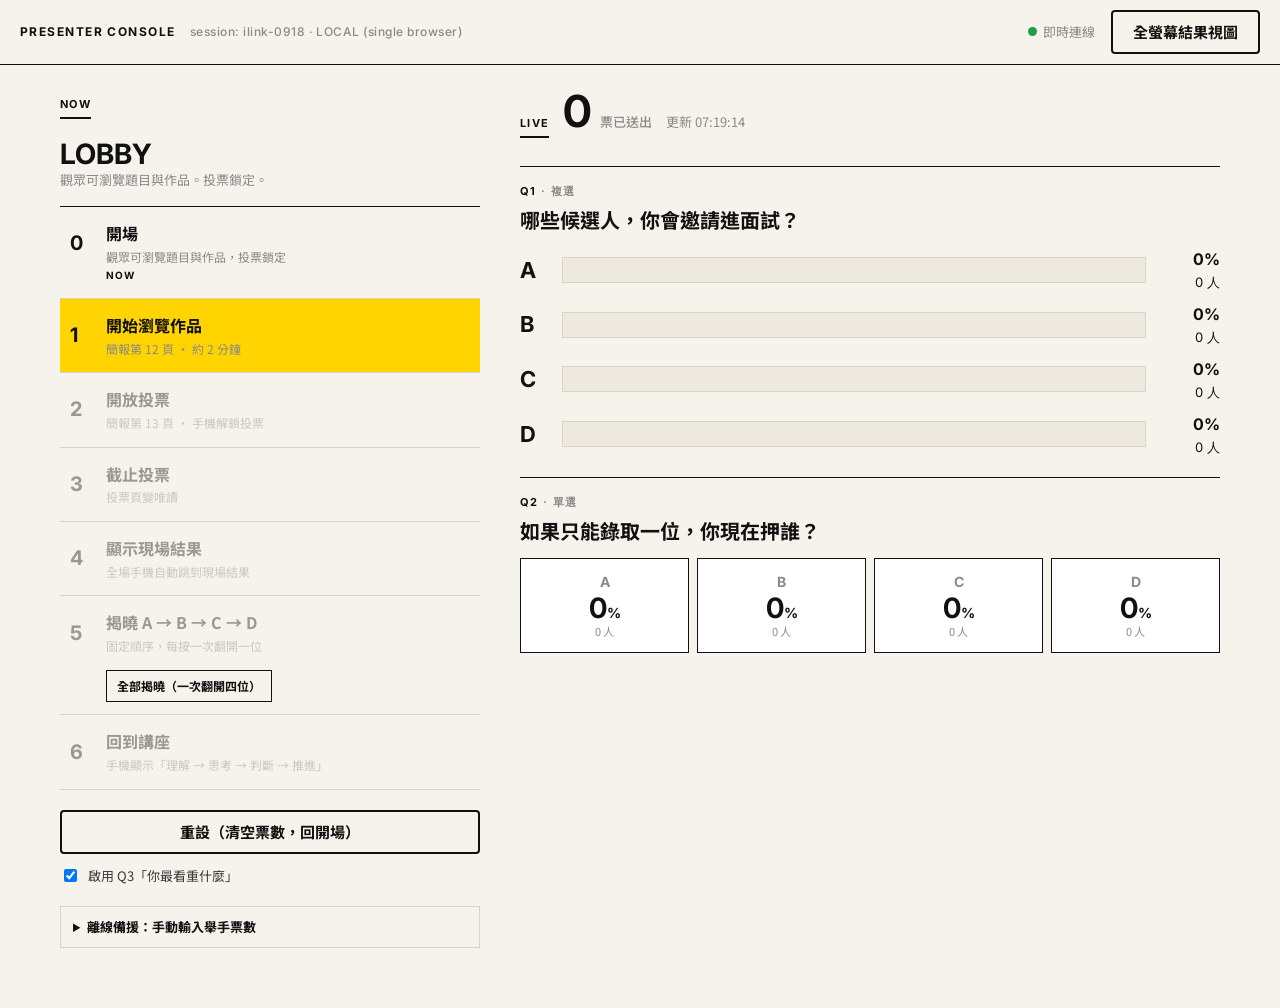
==== presenter.html @ cf718fe1 "ilink-vote MVP: audience app, presenter console, sanitized case assets, supabase schema Co-Authored-" ====
<!DOCTYPE html>
<html lang="zh-Hant">
<head>
  <meta charset="utf-8">
  <meta name="viewport" content="width=device-width, initial-scale=1">
  <meta name="robots" content="noindex">
  <title>Presenter｜你會選誰？</title>
  <link rel="preconnect" href="https://fonts.googleapis.com">
  <link rel="preconnect" href="https://fonts.gstatic.com" crossorigin>
  <link href="https://fonts.googleapis.com/css2?family=Noto+Sans+TC:wght@400;500;700;900&family=Inter:wght@500;700&display=swap" rel="stylesheet">
  <link rel="stylesheet" href="css/app.css">
  <link rel="stylesheet" href="css/presenter.css">
</head>
<body class="pr">
  <header class="pr__bar">
    <div class="pr__brand">PRESENTER CONSOLE <span id="pr-session"></span></div>
    <div class="pr__conn"><span class="dot" id="pr-dot"></span><span id="pr-conn">連線中…</span></div>
    <button type="button" class="btn btn--sm btn--ghost" id="btn-screen">全螢幕結果視圖</button>
  </header>

  <main class="pr__main">
    <section class="pr__col pr__col--ctl">
      <div class="pr__phase">
        <div class="eyebrow">NOW</div>
        <div class="pr__phase-name" id="pr-phase">—</div>
        <div class="muted" id="pr-phase-note"></div>
      </div>

      <ol class="steps" id="steps">
        <li data-phase="lobby"><button type="button" data-act="lobby"><b>0</b> 開場<span>觀眾可瀏覽題目與作品，投票鎖定</span></button></li>
        <li data-phase="review"><button type="button" data-act="review"><b>1</b> 開始瀏覽作品<span>簡報第 12 頁 · 約 2 分鐘</span></button></li>
        <li data-phase="voting_open"><button type="button" data-act="voting_open"><b>2</b> 開放投票<span>簡報第 13 頁 · 手機解鎖投票</span></button></li>
        <li data-phase="voting_closed"><button type="button" data-act="voting_closed"><b>3</b> 截止投票<span>投票頁變唯讀</span></button></li>
        <li data-phase="results"><button type="button" data-act="results"><b>4</b> 顯示現場結果<span>全場手機自動跳到現場結果</span></button></li>
        <li data-phase="reveal"><button type="button" data-act="reveal"><b>5</b> 揭曉 A → B → C → D<span>固定順序，每按一次翻開一位</span></button>
          <div class="steps__sub"><button type="button" data-act="reveal_all">全部揭曉（一次翻開四位）</button></div></li>
        <li data-phase="bridge"><button type="button" data-act="bridge"><b>6</b> 回到講座<span>手機顯示「理解 → 思考 → 判斷 → 推進」</span></button></li>
      </ol>

      <div class="pr__danger">
        <button type="button" class="btn btn--sm btn--ghost" id="btn-reset">重設（清空票數，回開場）</button>
        <label class="pr__q3"><input type="checkbox" id="q3-toggle" checked> 啟用 Q3「你最看重什麼」</label>
      </div>

      <details class="pr__manual">
        <summary>離線備援：手動輸入舉手票數</summary>
        <div class="manual" id="manual"></div>
        <div class="btn-row">
          <button type="button" class="btn btn--sm" id="btn-manual-apply">套用手動票數</button>
          <button type="button" class="btn btn--sm btn--ghost" id="btn-manual-clear">清除</button>
        </div>
      </details>
    </section>

    <section class="pr__col pr__col--res">
      <div class="pr__live">
        <div class="eyebrow">LIVE</div>
        <div class="pr__count"><span id="pr-n">0</span><small>票已送出</small></div>
        <div class="muted" id="pr-updated"></div>
      </div>
      <div id="pr-results"></div>
    </section>
  </main>

  <!-- fullscreen view for screen share -->
  <div class="screen" id="screen" hidden>
    <div class="screen__inner" id="screen-inner"></div>
    <div class="screen__hint">→ 下一步 · ← 上一步 · Esc 關閉</div>
  </div>

  <script src="config.js"></script>
  <script type="module" src="js/presenter.js"></script>
</body>
</html>
---- css/app.css ----
/* ─────────────────────────────────────────────────────────────
   Signal System — Yellow  (Visual Handoff v1.1)
   Warm white base · near-black type · yellow only as a signal
   ───────────────────────────────────────────────────────────── */
:root {
  --paper: #F6F3EC;
  --paper-2: #EDE9DF;
  --ink: #111111;
  --ink-2: #3A3A3A;
  --gray: #8A8A8A;
  --line: #111111;
  --line-soft: #D9D4C7;
  --yellow: #FFD400;
  --white: #FFFFFF;
  --danger: #C8321E;

  --font-tc: "Noto Sans TC", "PingFang TC", "Microsoft JhengHei", system-ui, sans-serif;
  --font-en: "Inter", "Helvetica Neue", Helvetica, Arial, sans-serif;

  --gutter: 16px;
  --col: 560px;
  --col-wide: 880px;
  --tabs-h: 64px;
  --top-h: 44px;
  --radius: 4px;
}

* { box-sizing: border-box; }
html { -webkit-text-size-adjust: 100%; }
body {
  margin: 0;
  background: var(--paper);
  color: var(--ink);
  font-family: var(--font-tc);
  font-size: 16px;
  line-height: 1.55;
  padding-bottom: calc(var(--tabs-h) + env(safe-area-inset-bottom));
  -webkit-font-smoothing: antialiased;
}
a { color: inherit; }
button { font: inherit; color: inherit; cursor: pointer; }
img { display: block; max-width: 100%; }
[hidden] { display: none !important; }

/* ── top bar ───────────────────────────────────────────────── */
.topbar {
  position: sticky; top: 0; z-index: 20;
  height: var(--top-h);
  display: flex; align-items: center; justify-content: space-between;
  padding: 0 var(--gutter);
  background: var(--paper);
  border-bottom: 1px solid var(--line);
  font-family: var(--font-en);
  font-size: 11px; font-weight: 700; letter-spacing: .08em; text-transform: uppercase;
}
.topbar__status { display: flex; align-items: center; gap: 6px; color: var(--gray); font-weight: 500; letter-spacing: .04em; text-transform: none; font-family: var(--font-tc); font-size: 12px; }
.topbar__status .dot { width: 8px; height: 8px; border-radius: 50%; background: var(--gray); }
.topbar__status.is-live .dot { background: #1E9E4A; }
.topbar__status.is-open .dot { background: var(--yellow); box-shadow: 0 0 0 2px var(--ink); }
.topbar__status.is-off .dot { background: var(--danger); }

/* ── layout ────────────────────────────────────────────────── */
.view { max-width: var(--col); margin: 0 auto; padding: 28px var(--gutter) 40px; }
.view--wide { max-width: var(--col-wide); }
@media (min-width: 768px) { .view { padding-top: 48px; } }

.eyebrow {
  font-family: var(--font-en); font-size: 11px; font-weight: 700;
  letter-spacing: .12em; text-transform: uppercase; color: var(--ink);
  display: inline-block; border-bottom: 2px solid var(--ink); padding-bottom: 4px; margin: 0 0 20px; white-space: nowrap;
}
h1 { font-size: 28px; line-height: 1.25; font-weight: 900; margin: 0 0 12px; letter-spacing: -.01em; }
h2 { font-size: 20px; font-weight: 700; margin: 0 0 8px; }
.sub { color: var(--ink-2); margin: 0 0 24px; }
.muted { color: var(--gray); font-size: 13px; }
.rule { border: 0; border-top: 1px solid var(--line); margin: 28px 0; }
.rule--soft { border-top-color: var(--line-soft); }
@media (min-width: 768px) { h1 { font-size: 36px; } }

/* ── buttons ───────────────────────────────────────────────── */
.btn {
  display: inline-flex; align-items: center; justify-content: center; gap: 8px;
  width: 100%; min-height: 56px; padding: 0 20px;
  background: var(--ink); color: var(--paper);
  border: 2px solid var(--ink); border-radius: var(--radius);
  font-size: 17px; font-weight: 700; text-decoration: none;
  transition: transform .06s ease;
}
.btn:active { transform: scale(.985); }
.btn--yellow { background: var(--yellow); color: var(--ink); border-color: var(--ink); }
.btn--ghost { background: transparent; color: var(--ink); }
.btn--sm { min-height: 44px; font-size: 15px; width: auto; }
.btn[disabled] { opacity: .35; cursor: not-allowed; }
.btn-row { display: flex; gap: 10px; }
.btn-row .btn { flex: 1; }

/* ── intro ─────────────────────────────────────────────────── */
.intro { min-height: calc(100vh - var(--top-h) - var(--tabs-h) - 80px); display: flex; flex-direction: column; }
.intro h1 { font-size: 34px; margin-top: 8px; }
.intro__setup { list-style: none; padding: 0; margin: 24px 0; border-top: 1px solid var(--line); }
.intro__setup li { padding: 12px 0; border-bottom: 1px solid var(--line-soft); font-size: 18px; font-weight: 500; display: flex; gap: 14px; align-items: baseline; }
.intro__setup li::before { content: counter(item, decimal-leading-zero); counter-increment: item; font-family: var(--font-en); font-size: 12px; font-weight: 700; color: var(--gray); }
.intro__setup { counter-reset: item; }
.intro__note { font-size: 16px; color: var(--ink-2); margin: 0 0 6px; }
.intro__foot { color: var(--gray); font-size: 13px; margin: 0 0 28px; }
.intro .btn { margin-top: auto; }
@media (min-width: 768px) { .intro h1 { font-size: 44px; } }

/* ── brief ─────────────────────────────────────────────────── */
.brief__sec { border-top: 1px solid var(--line); padding: 16px 0 18px; display: grid; grid-template-columns: 56px 1fr; gap: 12px; }
.brief__k { font-weight: 700; font-size: 14px; padding-top: 2px; }
.brief__v { margin: 0; }
.brief__v ul { margin: 0; padding: 0; list-style: none; }
.brief__v li { padding: 4px 0; }
.brief__v li b { font-weight: 700; }
.brief .btn { margin-top: 20px; }

/* ── gallery ───────────────────────────────────────────────── */
.grid { display: grid; grid-template-columns: 1fr 1fr; gap: 12px; }
@media (min-width: 768px) { .grid { grid-template-columns: repeat(4, 1fr); gap: 16px; } }
.card {
  display: flex; flex-direction: column; text-decoration: none;
  background: var(--white); border: 1px solid var(--line);
  min-height: 100%;
}
.card__thumb { aspect-ratio: 16 / 9; overflow: hidden; border-bottom: 1px solid var(--line); background: var(--paper-2); }
.card__thumb img { width: 100%; height: 100%; object-fit: cover; }
.card__body { padding: 12px 12px 14px; display: flex; flex-direction: column; gap: 8px; flex: 1; }
.card__head { display: flex; align-items: baseline; justify-content: space-between; }
.card__idx { font-family: var(--font-en); font-size: 34px; font-weight: 700; line-height: 1; }
.card__pages { font-size: 12px; color: var(--gray); }
.card__tags { display: flex; flex-wrap: wrap; gap: 4px; margin: 0; padding: 0; list-style: none; }
.card__tags li { font-size: 11px; line-height: 1.3; padding: 3px 6px; border: 1px solid var(--line-soft); color: var(--ink-2); }
.card__cta { margin-top: auto; font-size: 13px; font-weight: 700; padding-top: 6px; }
.card__cta::after { content: " →"; }
.gallery__hint { margin-top: 24px; color: var(--gray); font-size: 13px; text-align: center; }

/* ── case viewer ───────────────────────────────────────────── */
.case__head { display: flex; align-items: flex-end; justify-content: space-between; gap: 12px; margin-bottom: 8px; }
.case__idx { font-family: var(--font-en); font-size: 56px; font-weight: 700; line-height: .9; }
.case__meta { text-align: right; font-size: 13px; color: var(--gray); padding-bottom: 6px; }
.case__meta b { color: var(--ink); font-size: 16px; }
.case__sum { color: var(--ink-2); font-size: 14px; margin: 0 0 12px; }
.case__tags { display: flex; flex-wrap: wrap; gap: 6px; margin: 0 0 24px; padding: 0; list-style: none; }
.case__tags li { font-size: 12px; padding: 4px 8px; border: 1px solid var(--line-soft); }

.qr-label { display: flex; justify-content: space-between; align-items: baseline; font-family: var(--font-en); font-size: 11px; font-weight: 700; letter-spacing: .1em; text-transform: uppercase; margin-bottom: 8px; }
.qr-label span:last-child { color: var(--gray); font-weight: 500; letter-spacing: .04em; }

.strip { display: flex; gap: 10px; overflow-x: auto; scroll-snap-type: x mandatory; -webkit-overflow-scrolling: touch; margin: 0 calc(-1 * var(--gutter)); padding: 0 var(--gutter) 6px; scrollbar-width: none; }
.strip::-webkit-scrollbar { display: none; }
.strip__item { flex: 0 0 88%; scroll-snap-align: center; }
@media (min-width: 768px) { .strip__item { flex-basis: 64%; } }
.strip__img { border: 1px solid var(--line); background: var(--paper-2); aspect-ratio: 16 / 9; }
.strip__img img { width: 100%; height: 100%; object-fit: contain; background: var(--white); }
.strip__cap { font-size: 12px; color: var(--ink-2); margin-top: 6px; display: flex; gap: 8px; }
.strip__cap b { font-family: var(--font-en); color: var(--gray); font-weight: 700; }
.strip__dots { display: flex; justify-content: center; gap: 6px; margin: 10px 0 0; }
.strip__dots i { width: 6px; height: 6px; border-radius: 50%; background: var(--line-soft); }
.strip__dots i.is-on { background: var(--ink); }

.pages { display: grid; gap: 12px; margin-top: 8px; }
.page { border: 1px solid var(--line); background: var(--white); }
.page img { width: 100%; aspect-ratio: 16 / 9; object-fit: contain; }
.page__num { font-family: var(--font-en); font-size: 11px; color: var(--gray); padding: 6px 8px; border-top: 1px solid var(--line-soft); }
.case__nav { display: flex; gap: 10px; margin-top: 28px; }
.case__nav .btn { flex: 1; }
.tap-hint { font-size: 12px; color: var(--gray); text-align: center; margin: 8px 0 0; }

/* ── vote ──────────────────────────────────────────────────── */
.q { border-top: 1px solid var(--line); padding: 20px 0 24px; }
.q__k { font-family: var(--font-en); font-size: 11px; font-weight: 700; letter-spacing: .12em; color: var(--gray); margin-bottom: 6px; }
.q__k b { color: var(--ink); }
.q__t { font-size: 20px; font-weight: 700; margin: 0 0 14px; line-height: 1.35; }
.opts { display: grid; grid-template-columns: repeat(4, 1fr); gap: 8px; }
.opt {
  aspect-ratio: 1 / 1; display: flex; align-items: center; justify-content: center;
  background: var(--white); border: 2px solid var(--ink); border-radius: var(--radius);
  font-family: var(--font-en); font-size: 32px; font-weight: 700;
  transition: background .08s ease;
}
.opt[aria-pressed="true"] { background: var(--yellow); }
.opt:disabled { opacity: .45; cursor: default; }
.chips { display: flex; flex-wrap: wrap; gap: 8px; }
.chip { padding: 10px 14px; background: var(--white); border: 2px solid var(--ink); border-radius: 999px; font-size: 15px; font-weight: 500; }
.chip[aria-pressed="true"] { background: var(--yellow); }
.chip:disabled { opacity: .45; cursor: default; }
.vote__prompt { color: var(--ink-2); margin: 4px 0 20px; }
.vote__err { color: var(--danger); font-size: 14px; margin: 12px 0 0; }
.vote__summary { border: 2px solid var(--ink); padding: 16px; margin: 20px 0; background: var(--white); }
.vote__summary dl { margin: 0; display: grid; grid-template-columns: auto 1fr; gap: 6px 14px; }
.vote__summary dt { font-family: var(--font-en); font-size: 11px; font-weight: 700; letter-spacing: .1em; color: var(--gray); padding-top: 4px; }
.vote__summary dd { margin: 0; font-weight: 700; font-family: var(--font-en); font-size: 18px; }
.vote__summary dd.tc { font-family: var(--font-tc); font-size: 15px; font-weight: 500; }
.locked { text-align: center; padding: 48px 0; }
.locked__icon { width: 56px; height: 56px; margin: 0 auto 20px; border: 2px solid var(--ink); border-radius: 50%; display: flex; align-items: center; justify-content: center; font-family: var(--font-en); font-weight: 700; }

/* ── results ───────────────────────────────────────────────── */
.bars { display: grid; gap: 10px; }
.bar { display: grid; grid-template-columns: 32px 1fr 64px; align-items: center; gap: 10px; }
.bar__k { font-family: var(--font-en); font-size: 22px; font-weight: 700; }
.bar__track { height: 26px; background: var(--paper-2); border: 1px solid var(--line-soft); }
.bar__fill { height: 100%; background: var(--ink); width: 0; transition: width .5s ease; }
.bar__v { font-family: var(--font-en); font-size: 13px; text-align: right; }
.bar__v b { display: block; font-size: 16px; }
.bignums { display: grid; grid-template-columns: repeat(4, 1fr); gap: 8px; }
.bignum { border: 1px solid var(--line); background: var(--white); padding: 12px 6px; text-align: center; }
.bignum__k { font-family: var(--font-en); font-size: 14px; font-weight: 700; color: var(--gray); }
.bignum__v { font-family: var(--font-en); font-size: 28px; font-weight: 700; line-height: 1.1; }
.bignum__v small { font-size: 14px; }
.bignum__n { font-size: 11px; color: var(--gray); }
.results__n { font-family: var(--font-en); font-size: 13px; color: var(--gray); margin: 0 0 16px; }
.results__wait { margin-top: 32px; text-align: center; color: var(--gray); font-size: 14px; }
.results__wait::before { content: ""; display: block; width: 32px; margin: 0 auto 10px; border-top: 2px solid var(--ink); }

/* ── reveal ────────────────────────────────────────────────── */
.rv { display: grid; grid-template-columns: 1fr 1fr; gap: 12px; }
@media (min-width: 768px) { .rv { grid-template-columns: repeat(4, 1fr); gap: 16px; } }
.rcard { border: 1px solid var(--line); background: var(--white); min-height: 210px; display: flex; flex-direction: column; padding: 12px 12px 14px; position: relative; }
.rcard__idx { font-family: var(--font-en); font-size: 34px; font-weight: 700; line-height: 1; }
.rcard__sum { font-size: 12px; color: var(--gray); margin-top: 6px; }
.rcard__body { margin-top: 12px; display: none; flex-direction: column; gap: 8px; }
.rcard.is-open .rcard__body { display: flex; }
.rcard.is-open .rcard__sum { display: none; }
.rcard__path { font-size: 12px; color: var(--ink-2); font-family: var(--font-en); }
.rcard__label { display: inline-block; align-self: flex-start; background: var(--ink); color: var(--paper); font-weight: 700; font-size: 15px; padding: 6px 10px; }
.rcard__sublabel { font-size: 11px; color: var(--gray); margin-top: -4px; }
.rcard__why { font-size: 13px; line-height: 1.5; }
.rcard__line { font-size: 13px; font-weight: 700; margin-top: auto; padding-top: 8px; border-top: 1px solid var(--line-soft); }
.rcard.is-flip { animation: flip .45s ease; }
@keyframes flip {
  0% { background: var(--yellow); transform: rotateY(90deg); }
  50% { background: var(--yellow); transform: rotateY(0); }
  100% { background: var(--white); }
}
.rcard__wait { margin-top: auto; padding-top: 12px; font-size: 12px; color: var(--gray); }
.reveal__closing { margin-top: 24px; background: var(--yellow); border: 2px solid var(--ink); padding: 18px; font-size: 19px; font-weight: 900; line-height: 1.35; }

/* ── bridge ────────────────────────────────────────────────── */
.bridge { min-height: calc(100vh - var(--top-h) - var(--tabs-h) - 80px); display: flex; flex-direction: column; justify-content: center; }
.bridge__line { font-size: 26px; font-weight: 900; letter-spacing: .02em; line-height: 1.4; }
.bridge__en { font-family: var(--font-en); font-size: 12px; font-weight: 700; letter-spacing: .12em; color: var(--gray); margin-top: 10px; }
.bridge__line b { background: var(--yellow); padding: 0 4px; }
.bridge__note { color: var(--gray); margin-top: 24px; }

/* ── tabs ──────────────────────────────────────────────────── */
.tabs {
  position: fixed; left: 0; right: 0; bottom: 0; z-index: 20;
  height: calc(var(--tabs-h) + env(safe-area-inset-bottom));
  padding-bottom: env(safe-area-inset-bottom);
  display: grid; grid-template-columns: repeat(3, 1fr);
  background: var(--paper); border-top: 1px solid var(--line);
}
.tabs a { display: flex; flex-direction: column; align-items: center; justify-content: center; gap: 2px; text-decoration: none; font-family: var(--font-tc); font-size: 14px; font-weight: 700; color: var(--gray); position: relative; }
.tabs a.is-active { color: var(--ink); }
.tabs a.is-active::after { content: ""; position: absolute; top: 0; left: 20%; right: 20%; border-top: 3px solid var(--ink); }
.tabs__k { font-size: 10px; font-weight: 500; letter-spacing: .1em; }
.tabs__lock { display: none; width: 8px; height: 8px; border-radius: 50%; background: var(--yellow); border: 1px solid var(--ink); position: absolute; top: 12px; right: calc(50% - 26px); }
.tabs a.is-open .tabs__lock { display: block; }
.tabs.is-hidden { display: none; }

/* ── toast ─────────────────────────────────────────────────── */
.toast {
  position: fixed; left: var(--gutter); right: var(--gutter); bottom: calc(var(--tabs-h) + 12px + env(safe-area-inset-bottom)); z-index: 30;
  display: flex; align-items: center; justify-content: space-between; gap: 12px;
  background: var(--ink); color: var(--paper); padding: 12px 14px; font-size: 14px; font-weight: 500;
  max-width: var(--col); margin: 0 auto;
}
.toast button { background: var(--yellow); color: var(--ink); border: 0; padding: 8px 12px; font-weight: 700; font-size: 14px; white-space: nowrap; }

/* ── lightbox ──────────────────────────────────────────────── */
.lightbox { position: fixed; inset: 0; z-index: 40; background: rgba(17,17,17,.96); }
.lightbox__scroll { position: absolute; inset: 0; overflow: auto; display: flex; align-items: center; justify-content: center; padding: 8px; }
.lightbox__scroll img { max-width: 100%; max-height: 100%; object-fit: contain; }
.lightbox__close { position: absolute; top: 12px; right: 12px; z-index: 1; width: 40px; height: 40px; background: var(--paper); border: 0; font-size: 18px; font-weight: 700; }
---- css/presenter.css ----
body.pr { padding-bottom: 0; }
.pr__bar { position: sticky; top: 0; z-index: 10; display: flex; align-items: center; gap: 16px; padding: 10px 20px; background: var(--paper); border-bottom: 1px solid var(--line); }
.pr__brand { font-family: var(--font-en); font-size: 12px; font-weight: 700; letter-spacing: .12em; }
.pr__brand span { color: var(--gray); font-weight: 500; letter-spacing: .04em; margin-left: 10px; }
.pr__conn { display: flex; align-items: center; gap: 6px; font-size: 13px; color: var(--gray); margin-left: auto; }
.pr__conn .dot { width: 9px; height: 9px; border-radius: 50%; background: var(--gray); }
.pr__conn.is-live .dot { background: #1E9E4A; }
.pr__conn.is-polling .dot { background: var(--yellow); border: 1px solid var(--ink); }
.pr__conn.is-off .dot { background: var(--danger); }

.pr__main { display: grid; grid-template-columns: 1fr; gap: 24px; padding: 24px 20px 60px; max-width: 1200px; margin: 0 auto; }
@media (min-width: 900px) { .pr__main { grid-template-columns: 420px 1fr; gap: 40px; } }

.pr__phase { margin-bottom: 16px; }
.pr__phase-name { font-family: var(--font-en); font-size: 28px; font-weight: 700; line-height: 1.1; }

.steps { list-style: none; margin: 0; padding: 0; border-top: 1px solid var(--line); }
.steps li { border-bottom: 1px solid var(--line-soft); }
.steps button { width: 100%; text-align: left; background: transparent; border: 0; padding: 14px 10px; display: grid; grid-template-columns: 36px 1fr; row-gap: 2px; align-items: center; font-size: 16px; font-weight: 700; opacity: .4; }
.steps button b { font-family: var(--font-en); font-size: 20px; grid-row: span 2; }
.steps button span { grid-column: 2; font-size: 12px; font-weight: 400; color: var(--gray); }
.steps li.is-next button { opacity: 1; background: var(--yellow); }
.steps li.is-done button { opacity: .7; }
.steps li.is-now button { opacity: 1; }
.steps li.is-now > button::after { content: "NOW"; grid-column: 2; font-family: var(--font-en); font-size: 10px; letter-spacing: .1em; color: var(--ink); }
.steps__sub { padding: 0 10px 12px 46px; }
.steps__sub button { width: auto; opacity: 1; padding: 6px 10px; font-size: 12px; border: 1px solid var(--ink); display: inline; }
.steps li.is-now .steps__sub button { background: var(--white); }

.pr__danger { margin-top: 20px; display: flex; flex-direction: column; gap: 12px; }
.pr__q3 { font-size: 13px; color: var(--ink-2); display: flex; gap: 8px; align-items: center; }

.pr__manual { margin-top: 20px; border: 1px solid var(--line-soft); padding: 10px 12px; font-size: 13px; }
.pr__manual summary { cursor: pointer; font-weight: 700; }
.manual { display: grid; grid-template-columns: 1fr 1fr; gap: 10px; margin: 12px 0; }
.manual label { display: flex; flex-direction: column; gap: 4px; font-family: var(--font-en); font-size: 11px; font-weight: 700; letter-spacing: .08em; color: var(--gray); }
.manual input { font: inherit; font-size: 18px; padding: 6px 8px; border: 1px solid var(--line); background: var(--white); width: 100%; }
.manual .full { grid-column: span 2; }

.pr__live { display: flex; align-items: baseline; gap: 14px; margin-bottom: 8px; flex-wrap: wrap; }
.pr__count { font-family: var(--font-en); font-size: 44px; font-weight: 700; line-height: 1; }
.pr__count small { font-family: var(--font-tc); font-size: 13px; font-weight: 500; color: var(--gray); margin-left: 8px; }
.pr__col--res .q { padding: 16px 0 20px; }

/* fullscreen result view */
.screen { position: fixed; inset: 0; z-index: 50; background: var(--paper); overflow: auto; }
.screen__inner { max-width: 1400px; margin: 0 auto; padding: 48px 56px 80px; }
.screen__hint { position: fixed; bottom: 14px; right: 20px; font-family: var(--font-en); font-size: 12px; color: var(--gray); }
.screen h1 { font-size: 56px; margin-bottom: 8px; }
.screen .sub { font-size: 22px; }
.screen .q__t { font-size: 30px; }
.screen .q__k { font-size: 14px; }
.screen .bars { gap: 16px; }
.screen .bar { grid-template-columns: 64px 1fr 120px; }
.screen .bar__k { font-size: 44px; }
.screen .bar__track { height: 44px; }
.screen .bar__v b { font-size: 30px; }
.screen .bar__v { font-size: 18px; }
.screen .bignums { gap: 16px; }
.screen .bignum { padding: 24px 12px; }
.screen .bignum__k { font-size: 24px; }
.screen .bignum__v { font-size: 72px; }
.screen .bignum__v small { font-size: 28px; }
.screen .bignum__n { font-size: 16px; }
.screen .results__n { font-size: 20px; }
.screen .rv { grid-template-columns: repeat(4, 1fr); gap: 24px; }
.screen .rcard { min-height: 380px; padding: 24px; }
.screen .rcard__idx { font-size: 88px; }
.screen .rcard__sum { font-size: 18px; }
.screen .rcard__path { font-size: 18px; }
.screen .rcard__label { font-size: 28px; padding: 10px 16px; }
.screen .rcard__sublabel { font-size: 15px; }
.screen .rcard__why { font-size: 19px; }
.screen .rcard__line { font-size: 19px; }
.screen .rcard__wait { font-size: 16px; }
.screen .reveal__closing { font-size: 38px; padding: 28px 32px; margin-top: 40px; }
.screen .screen__two { display: grid; grid-template-columns: 1fr 1fr; gap: 48px; }
.screen .bridge__line { font-size: 64px; }
.screen .bridge__en { font-size: 20px; }
.screen .bridge { min-height: 60vh; }
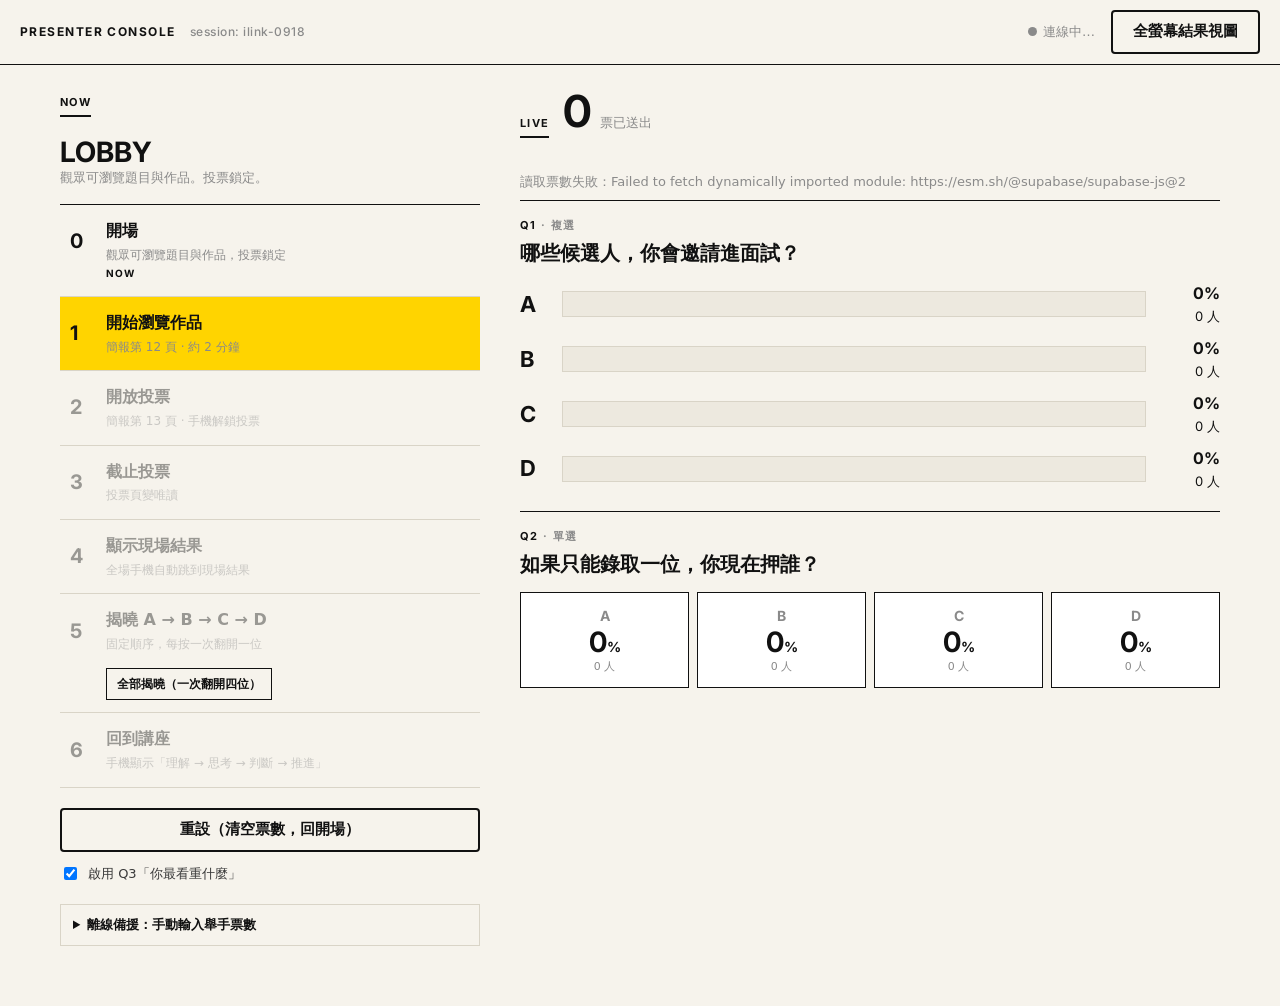
==== commit af03f257: "Mobile performance: system CJK font, 900px image variants with srcset, prefetch next likely images C" ====
--- a/presenter.html
+++ b/presenter.html
@@ -7,7 +7,7 @@
   <title>Presenter｜你會選誰？</title>
   <link rel="preconnect" href="https://fonts.googleapis.com">
   <link rel="preconnect" href="https://fonts.gstatic.com" crossorigin>
-  <link href="https://fonts.googleapis.com/css2?family=Noto+Sans+TC:wght@400;500;700;900&family=Inter:wght@500;700&display=swap" rel="stylesheet">
+  <link href="https://fonts.googleapis.com/css2?family=Inter:wght@500;700&display=swap" rel="stylesheet">
   <link rel="stylesheet" href="css/app.css">
   <link rel="stylesheet" href="css/presenter.css">
 </head>
--- a/css/app.css
+++ b/css/app.css
@@ -14,7 +14,7 @@
   --white: #FFFFFF;
   --danger: #C8321E;
 
-  --font-tc: "Noto Sans TC", "PingFang TC", "Microsoft JhengHei", system-ui, sans-serif;
+  --font-tc: "PingFang TC", "Noto Sans TC", "Noto Sans CJK TC", "Microsoft JhengHei", -apple-system, system-ui, sans-serif;
   --font-en: "Inter", "Helvetica Neue", Helvetica, Arial, sans-serif;
 
   --gutter: 16px;
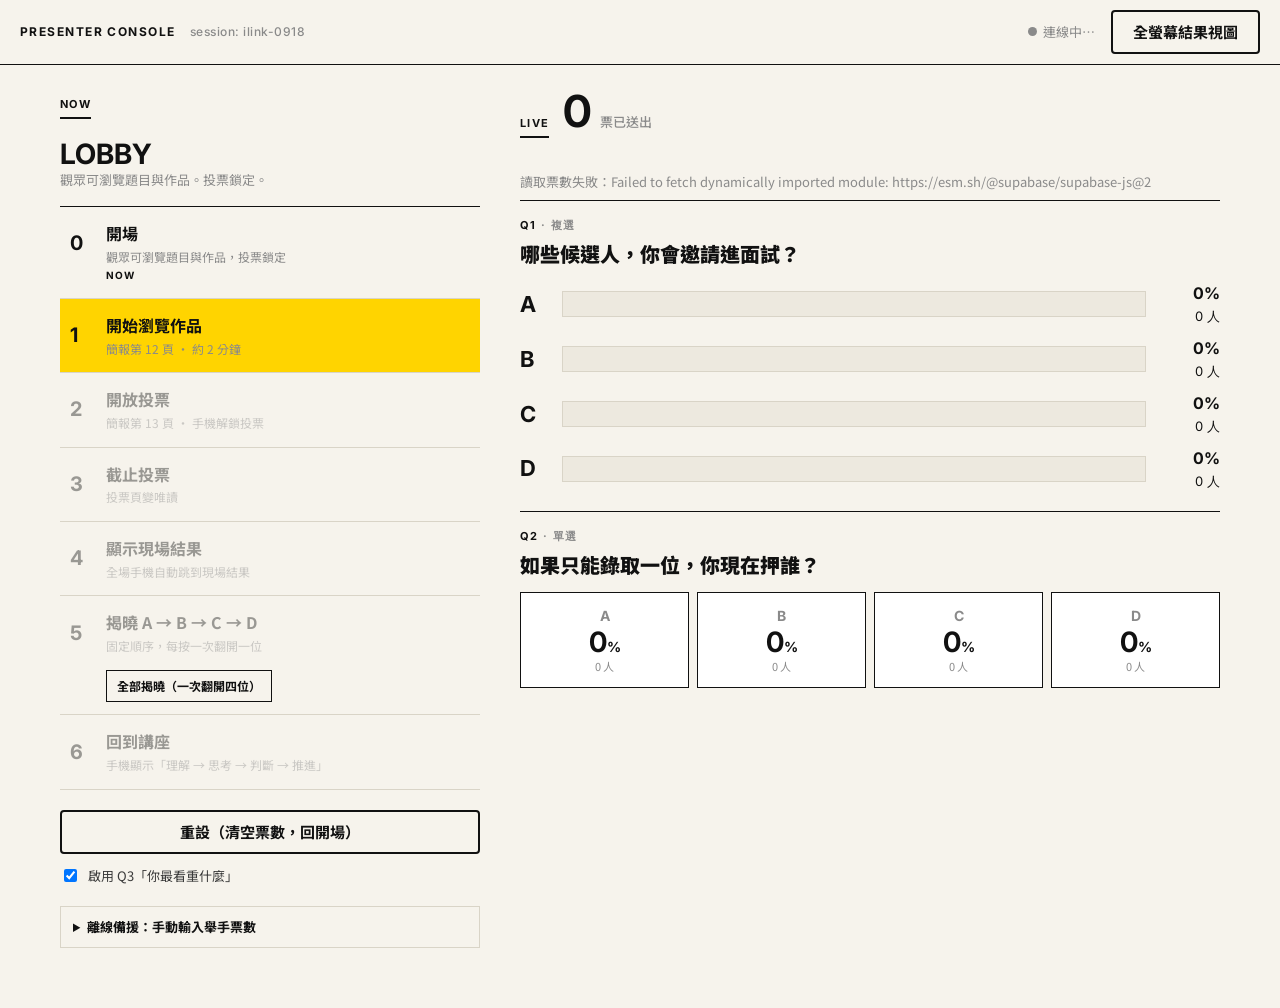
==== commit 208db695: "Headings: single 900-weight Noto Sans TC webfont, body stays on system font Co-Authored-By: Claude O" ====
--- a/presenter.html
+++ b/presenter.html
@@ -7,7 +7,7 @@
   <title>Presenter｜你會選誰？</title>
   <link rel="preconnect" href="https://fonts.googleapis.com">
   <link rel="preconnect" href="https://fonts.gstatic.com" crossorigin>
-  <link href="https://fonts.googleapis.com/css2?family=Inter:wght@500;700&display=swap" rel="stylesheet">
+  <link href="https://fonts.googleapis.com/css2?family=Inter:wght@500;700&family=Noto+Sans+TC:wght@900&display=swap" rel="stylesheet">
   <link rel="stylesheet" href="css/app.css">
   <link rel="stylesheet" href="css/presenter.css">
 </head>
--- a/css/app.css
+++ b/css/app.css
@@ -16,6 +16,7 @@
 
   --font-tc: "PingFang TC", "Noto Sans TC", "Noto Sans CJK TC", "Microsoft JhengHei", -apple-system, system-ui, sans-serif;
   --font-en: "Inter", "Helvetica Neue", Helvetica, Arial, sans-serif;
+  --font-display: "Noto Sans TC", "PingFang TC", "Noto Sans CJK TC", "Microsoft JhengHei", -apple-system, system-ui, sans-serif; /* headings only: one 900 weight webfont */
 
   --gutter: 16px;
   --col: 560px;
@@ -69,7 +70,7 @@
   letter-spacing: .12em; text-transform: uppercase; color: var(--ink);
   display: inline-block; border-bottom: 2px solid var(--ink); padding-bottom: 4px; margin: 0 0 20px; white-space: nowrap;
 }
-h1 { font-size: 28px; line-height: 1.25; font-weight: 900; margin: 0 0 12px; letter-spacing: -.01em; }
+h1 { font-family: var(--font-display); font-size: 28px; line-height: 1.25; font-weight: 900; margin: 0 0 12px; letter-spacing: -.01em; }
 h2 { font-size: 20px; font-weight: 700; margin: 0 0 8px; }
 .sub { color: var(--ink-2); margin: 0 0 24px; }
 .muted { color: var(--gray); font-size: 13px; }
@@ -171,7 +172,7 @@
 .q { border-top: 1px solid var(--line); padding: 20px 0 24px; }
 .q__k { font-family: var(--font-en); font-size: 11px; font-weight: 700; letter-spacing: .12em; color: var(--gray); margin-bottom: 6px; }
 .q__k b { color: var(--ink); }
-.q__t { font-size: 20px; font-weight: 700; margin: 0 0 14px; line-height: 1.35; }
+.q__t { font-family: var(--font-display); font-size: 20px; font-weight: 900; margin: 0 0 14px; line-height: 1.35; }
 .opts { display: grid; grid-template-columns: repeat(4, 1fr); gap: 8px; }
 .opt {
   aspect-ratio: 1 / 1; display: flex; align-items: center; justify-content: center;
@@ -234,11 +235,11 @@
   100% { background: var(--white); }
 }
 .rcard__wait { margin-top: auto; padding-top: 12px; font-size: 12px; color: var(--gray); }
-.reveal__closing { margin-top: 24px; background: var(--yellow); border: 2px solid var(--ink); padding: 18px; font-size: 19px; font-weight: 900; line-height: 1.35; }
+.reveal__closing { font-family: var(--font-display); margin-top: 24px; background: var(--yellow); border: 2px solid var(--ink); padding: 18px; font-size: 19px; font-weight: 900; line-height: 1.35; }
 
 /* ── bridge ────────────────────────────────────────────────── */
 .bridge { min-height: calc(100vh - var(--top-h) - var(--tabs-h) - 80px); display: flex; flex-direction: column; justify-content: center; }
-.bridge__line { font-size: 26px; font-weight: 900; letter-spacing: .02em; line-height: 1.4; }
+.bridge__line { font-family: var(--font-display); font-size: 26px; font-weight: 900; letter-spacing: .02em; line-height: 1.4; }
 .bridge__en { font-family: var(--font-en); font-size: 12px; font-weight: 700; letter-spacing: .12em; color: var(--gray); margin-top: 10px; }
 .bridge__line b { background: var(--yellow); padding: 0 4px; }
 .bridge__note { color: var(--gray); margin-top: 24px; }
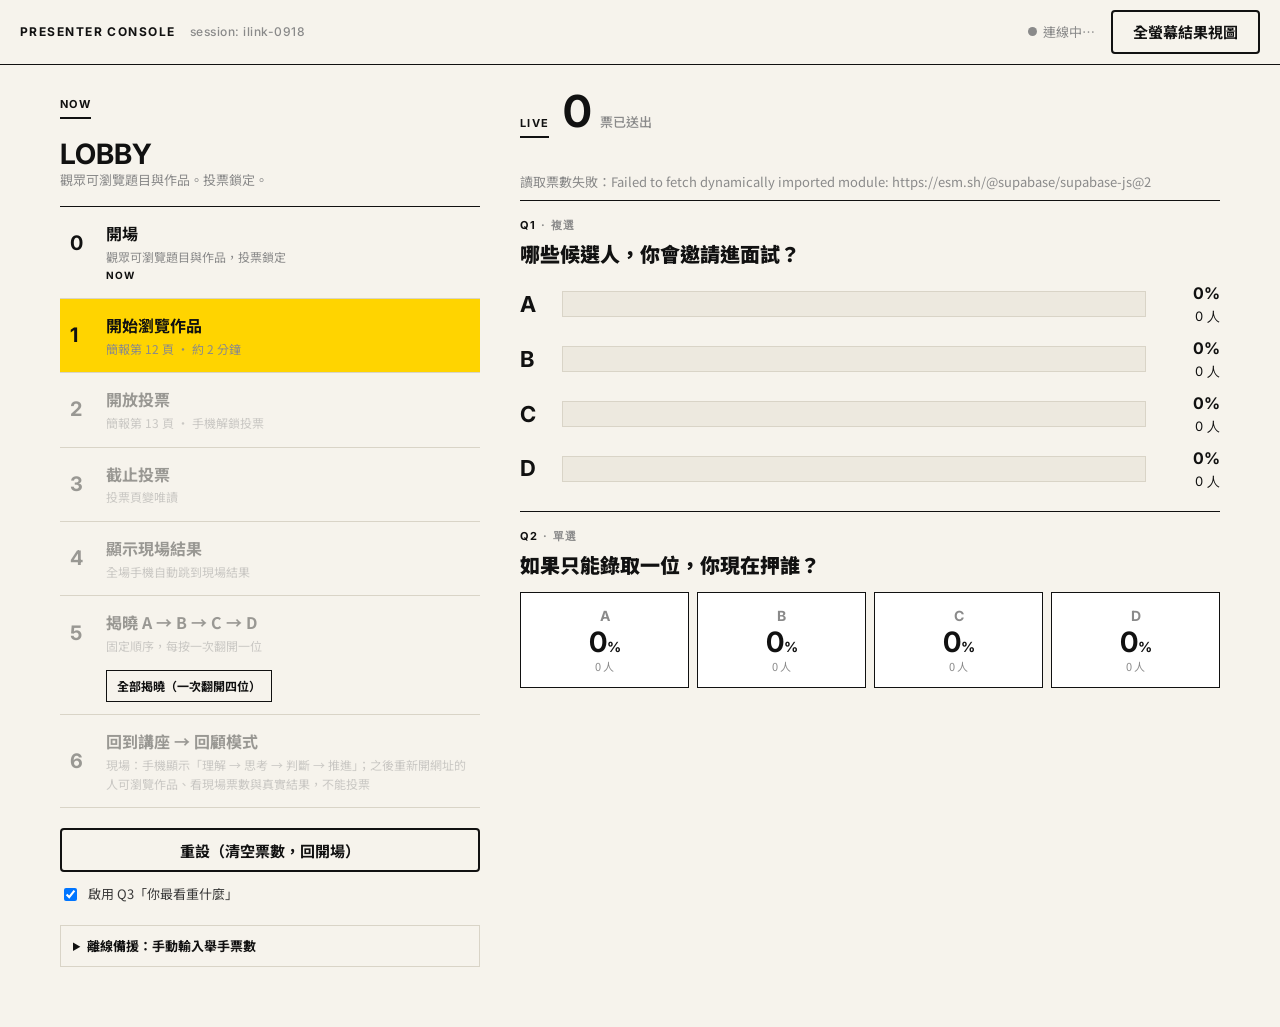
==== commit 34820689: "Archive mode after the talk: free browsing, 結果 tab with live tally + reveal, no voting Co-Authored-B" ====
--- a/presenter.html
+++ b/presenter.html
@@ -34,7 +34,7 @@
         <li data-phase="results"><button type="button" data-act="results"><b>4</b> 顯示現場結果<span>全場手機自動跳到現場結果</span></button></li>
         <li data-phase="reveal"><button type="button" data-act="reveal"><b>5</b> 揭曉 A → B → C → D<span>固定順序，每按一次翻開一位</span></button>
           <div class="steps__sub"><button type="button" data-act="reveal_all">全部揭曉（一次翻開四位）</button></div></li>
-        <li data-phase="bridge"><button type="button" data-act="bridge"><b>6</b> 回到講座<span>手機顯示「理解 → 思考 → 判斷 → 推進」</span></button></li>
+        <li data-phase="bridge"><button type="button" data-act="bridge"><b>6</b> 回到講座 → 回顧模式<span>現場：手機顯示「理解 → 思考 → 判斷 → 推進」；之後重新開網址的人可瀏覽作品、看現場票數與真實結果，不能投票</span></button></li>
       </ol>
 
       <div class="pr__danger">
--- a/css/app.css
+++ b/css/app.css
@@ -274,3 +274,8 @@
 .lightbox__scroll { position: absolute; inset: 0; overflow: auto; display: flex; align-items: center; justify-content: center; padding: 8px; }
 .lightbox__scroll img { max-width: 100%; max-height: 100%; object-fit: contain; }
 .lightbox__close { position: absolute; top: 12px; right: 12px; z-index: 1; width: 40px; height: 40px; background: var(--paper); border: 0; font-size: 18px; font-weight: 700; }
+
+/* ── archive notice ────────────────────────────────────────── */
+.notice { border: 2px solid var(--ink); padding: 14px 16px; margin: 0 0 8px; font-size: 15px; line-height: 1.5; background: var(--white); }
+.notice b { display: block; font-weight: 700; margin-bottom: 4px; }
+.intro .btn-row { margin-top: auto; }
